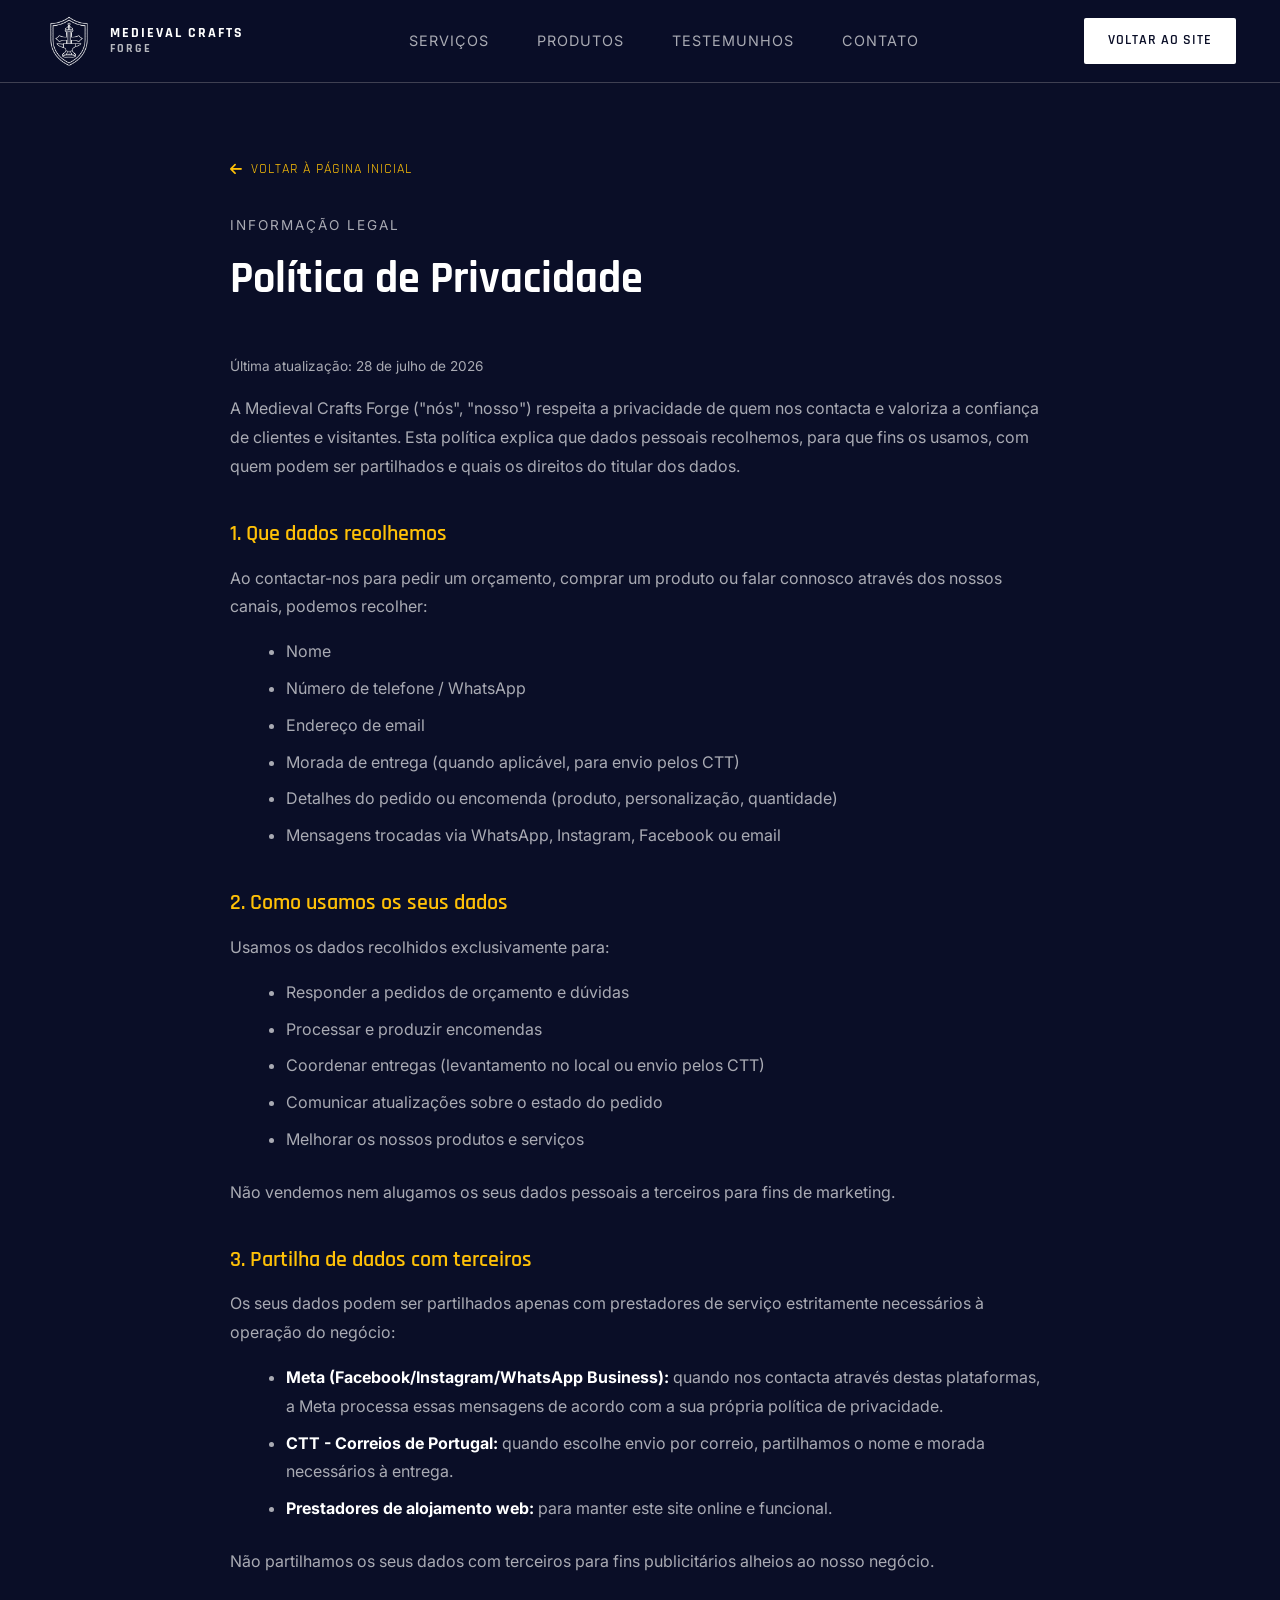
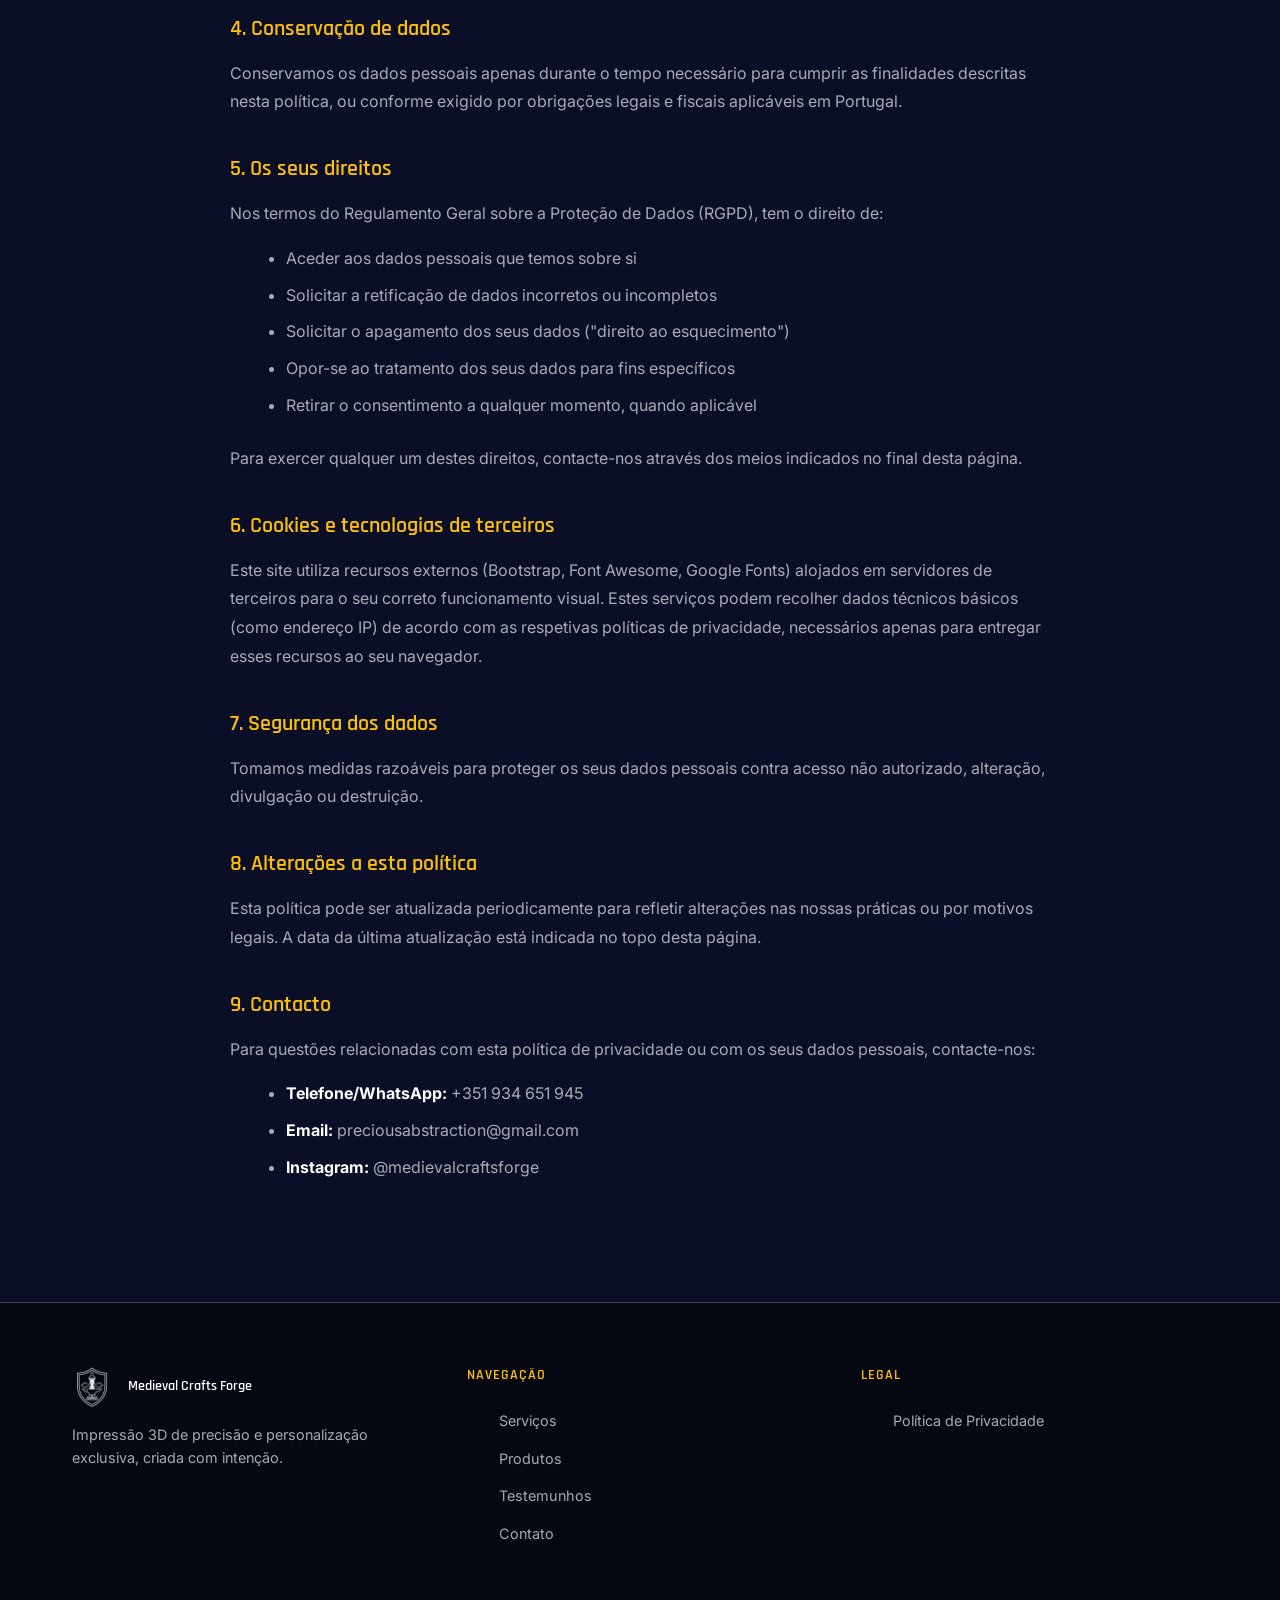
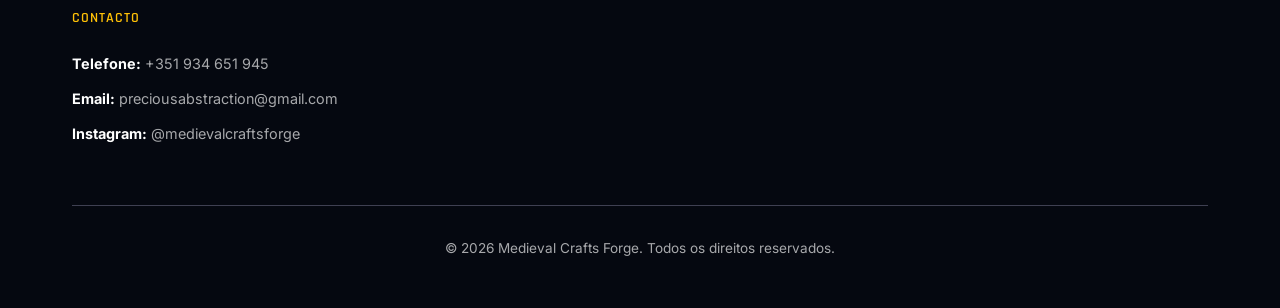
==== privacidade.html @ f650f217 "Add privacy policy page" ====
<!DOCTYPE html>
<html lang="pt-PT">
<head>
    <meta charset="UTF-8">
    <meta name="viewport" content="width=device-width, initial-scale=1.0">
    <title>Política de Privacidade - Medieval Crafts Forge</title>

    <!-- Bootstrap 5.3 CSS -->
    <link href="https://cdn.jsdelivr.net/npm/bootstrap@5.3.0/dist/css/bootstrap.min.css" rel="stylesheet">

    <!-- Font Awesome 6 -->
    <link rel="stylesheet" href="https://cdnjs.cloudflare.com/ajax/libs/font-awesome/6.4.0/css/all.min.css">

    <!-- Google Fonts -->
    <link href="https://fonts.googleapis.com/css2?family=Rajdhani:wght@400;500;600;700&family=Inter:wght@300;400;500;600&display=swap" rel="stylesheet">

    <!-- Custom CSS (mesma folha de estilos do site principal) -->
    <link rel="stylesheet" href="css/style.css">

    <style>
        /* Ajustes específicos apenas para esta página legal */
        .legal-content {
            max-width: 820px;
            margin: 0 auto;
        }
        .legal-updated {
            color: var(--text-secondary);
            font-size: 0.85rem;
            margin-bottom: 3rem;
        }
        .legal-content h3 {
            font-family: var(--font-heading);
            font-size: 1.4rem;
            font-weight: 600;
            color: var(--accent);
            margin-top: 2.5rem;
            margin-bottom: 1rem;
        }
        .legal-content p {
            font-family: var(--font-body);
            color: var(--text-secondary);
            margin-bottom: 1rem;
            line-height: 1.8;
        }
        .legal-content ul {
            font-family: var(--font-body);
            color: var(--text-secondary);
            margin: 0 0 1.5rem 1.5rem;
            line-height: 1.8;
        }
        .legal-content li {
            margin-bottom: 0.5rem;
        }
        .legal-content strong {
            color: var(--text-primary);
        }
        .legal-back-link {
            display: inline-flex;
            align-items: center;
            gap: 0.5rem;
            color: var(--accent);
            text-decoration: none;
            font-family: var(--font-heading);
            font-size: 0.85rem;
            text-transform: uppercase;
            letter-spacing: 1px;
            margin-bottom: 2rem;
        }
        .legal-back-link:hover {
            color: var(--text-primary);
        }
    </style>
</head>
<body>
    <!-- Header/Navigation (igual ao site principal) -->
    <header class="navbar-custom">
        <div class="container-fluid">
            <div class="navbar-content">
                <div class="logo-section">
                    <img src="img/logo.png" alt="Medieval Crafts Forge" class="logo">
                    <span class="brand-name">MEDIEVAL CRAFTS<br><small>FORGE</small></span>
                </div>
                <nav class="nav-menu">
                    <a href="index.html#servicos" class="nav-link">Serviços</a>
                    <a href="index.html#produtos" class="nav-link">Produtos</a>
                    <a href="index.html#testemunhos" class="nav-link">Testemunhos</a>
                    <a href="index.html#contacto" class="nav-link">Contato</a>
                </nav>
                <a href="index.html" class="btn-contact-header" style="text-decoration:none; display:inline-block;">Voltar ao Site</a>
            </div>
        </div>
    </header>

    <!-- Legal Content -->
    <section style="margin-top: 60px;">
        <div class="container">
            <div class="legal-content">
                <a href="index.html" class="legal-back-link"><i class="fas fa-arrow-left"></i> Voltar à página inicial</a>

                <p class="section-label">INFORMAÇÃO LEGAL</p>
                <h2 class="section-title">Política de Privacidade</h2>
                <p class="legal-updated">Última atualização: 28 de julho de 2026</p>

                <p>A Medieval Crafts Forge ("nós", "nosso") respeita a privacidade de quem nos contacta e valoriza a confiança de clientes e visitantes. Esta política explica que dados pessoais recolhemos, para que fins os usamos, com quem podem ser partilhados e quais os direitos do titular dos dados.</p>

                <h3>1. Que dados recolhemos</h3>
                <p>Ao contactar-nos para pedir um orçamento, comprar um produto ou falar connosco através dos nossos canais, podemos recolher:</p>
                <ul>
                    <li>Nome</li>
                    <li>Número de telefone / WhatsApp</li>
                    <li>Endereço de email</li>
                    <li>Morada de entrega (quando aplicável, para envio pelos CTT)</li>
                    <li>Detalhes do pedido ou encomenda (produto, personalização, quantidade)</li>
                    <li>Mensagens trocadas via WhatsApp, Instagram, Facebook ou email</li>
                </ul>

                <h3>2. Como usamos os seus dados</h3>
                <p>Usamos os dados recolhidos exclusivamente para:</p>
                <ul>
                    <li>Responder a pedidos de orçamento e dúvidas</li>
                    <li>Processar e produzir encomendas</li>
                    <li>Coordenar entregas (levantamento no local ou envio pelos CTT)</li>
                    <li>Comunicar atualizações sobre o estado do pedido</li>
                    <li>Melhorar os nossos produtos e serviços</li>
                </ul>
                <p>Não vendemos nem alugamos os seus dados pessoais a terceiros para fins de marketing.</p>

                <h3>3. Partilha de dados com terceiros</h3>
                <p>Os seus dados podem ser partilhados apenas com prestadores de serviço estritamente necessários à operação do negócio:</p>
                <ul>
                    <li><strong>Meta (Facebook/Instagram/WhatsApp Business):</strong> quando nos contacta através destas plataformas, a Meta processa essas mensagens de acordo com a sua própria política de privacidade.</li>
                    <li><strong>CTT - Correios de Portugal:</strong> quando escolhe envio por correio, partilhamos o nome e morada necessários à entrega.</li>
                    <li><strong>Prestadores de alojamento web:</strong> para manter este site online e funcional.</li>
                </ul>
                <p>Não partilhamos os seus dados com terceiros para fins publicitários alheios ao nosso negócio.</p>

                <h3>4. Conservação de dados</h3>
                <p>Conservamos os dados pessoais apenas durante o tempo necessário para cumprir as finalidades descritas nesta política, ou conforme exigido por obrigações legais e fiscais aplicáveis em Portugal.</p>

                <h3>5. Os seus direitos</h3>
                <p>Nos termos do Regulamento Geral sobre a Proteção de Dados (RGPD), tem o direito de:</p>
                <ul>
                    <li>Aceder aos dados pessoais que temos sobre si</li>
                    <li>Solicitar a retificação de dados incorretos ou incompletos</li>
                    <li>Solicitar o apagamento dos seus dados ("direito ao esquecimento")</li>
                    <li>Opor-se ao tratamento dos seus dados para fins específicos</li>
                    <li>Retirar o consentimento a qualquer momento, quando aplicável</li>
                </ul>
                <p>Para exercer qualquer um destes direitos, contacte-nos através dos meios indicados no final desta página.</p>

                <h3>6. Cookies e tecnologias de terceiros</h3>
                <p>Este site utiliza recursos externos (Bootstrap, Font Awesome, Google Fonts) alojados em servidores de terceiros para o seu correto funcionamento visual. Estes serviços podem recolher dados técnicos básicos (como endereço IP) de acordo com as respetivas políticas de privacidade, necessários apenas para entregar esses recursos ao seu navegador.</p>

                <h3>7. Segurança dos dados</h3>
                <p>Tomamos medidas razoáveis para proteger os seus dados pessoais contra acesso não autorizado, alteração, divulgação ou destruição.</p>

                <h3>8. Alterações a esta política</h3>
                <p>Esta política pode ser atualizada periodicamente para refletir alterações nas nossas práticas ou por motivos legais. A data da última atualização está indicada no topo desta página.</p>

                <h3>9. Contacto</h3>
                <p>Para questões relacionadas com esta política de privacidade ou com os seus dados pessoais, contacte-nos:</p>
                <ul>
                    <li><strong>Telefone/WhatsApp:</strong> +351 934 651 945</li>
                    <li><strong>Email:</strong> preciousabstraction@gmail.com</li>
                    <li><strong>Instagram:</strong> @medievalcraftsforge</li>
                </ul>
            </div>
        </div>
    </section>

    <!-- Footer (igual ao site principal) -->
    <footer class="footer">
        <div class="container">
            <div class="footer-content">
                <div class="footer-section">
                    <div class="footer-logo">
                        <img src="img/logo.png" alt="Medieval Crafts Forge" class="footer-logo-img">
                        <span>Medieval Crafts Forge</span>
                    </div>
                    <p class="footer-description">Impressão 3D de precisão e personalização exclusiva, criada com intenção.</p>
                </div>

                <div class="footer-section">
                    <h4>NAVEGAÇÃO</h4>
                    <ul>
                        <li><a href="index.html#servicos">Serviços</a></li>
                        <li><a href="index.html#produtos">Produtos</a></li>
                        <li><a href="index.html#testemunhos">Testemunhos</a></li>
                        <li><a href="index.html#contacto">Contato</a></li>
                    </ul>
                </div>

                <div class="footer-section">
                    <h4>LEGAL</h4>
                    <ul>
                        <li><a href="privacidade.html">Política de Privacidade</a></li>
                    </ul>
                </div>

                <div class="footer-section">
                    <h4>CONTACTO</h4>
                    <p><strong>Telefone:</strong> +351 934 651 945</p>
                    <p><strong>Email:</strong> preciousabstraction@gmail.com</p>
                    <p><strong>Instagram:</strong> @medievalcraftsforge</p>
                </div>
            </div>

            <div class="footer-bottom">
                <p>&copy; 2026 Medieval Crafts Forge. Todos os direitos reservados.</p>
            </div>
        </div>
    </footer>
</body>
</html>
---- css/style.css ----
/* ===================================
   MEDIEVAL CRAFTS FORGE - STYLES
   =================================== */

/* Root Colors & Fonts */
:root {
    --primary-bg: #0a0e27;
    --secondary-bg: #1a1f3a;
    --accent: #ffc107;
    --text-primary: #ffffff;
    --text-secondary: rgba(255, 255, 255, 0.65);
    --border-color: #3f4052;
    
    --font-heading: 'Rajdhani', sans-serif;
    --font-body: 'Inter', sans-serif;
}

* {
    margin: 0;
    padding: 0;
    box-sizing: border-box;
}

html {
    scroll-behavior: smooth;
}

body {
    background-color: var(--primary-bg);
    color: var(--text-primary);
    font-family: var(--font-body);
    font-size: 16px;
    line-height: 1.6;
    overflow-x: hidden;
}

/* ===================================
   HEADER / NAVIGATION
   =================================== */

.navbar-custom {
    position: fixed;
    top: 0;
    width: 100%;
    background-color: rgba(10, 14, 39, 0.95);
    backdrop-filter: blur(10px);
    border-bottom: 1px solid var(--border-color);
    z-index: 1000;
    padding: 1rem 0;
}

.navbar-content {
    display: flex;
    justify-content: space-between;
    align-items: center;
    padding: 0 2rem;
    max-width: 1400px;
    margin: 0 auto;
}

.logo-section {
    display: flex;
    align-items: center;
    gap: 1rem;
}

.logo {
    width: 50px;
    height: 50px;
    object-fit: contain;
}

.brand-name {
    font-family: var(--font-heading);
    font-size: 0.875rem;
    font-weight: 700;
    letter-spacing: 2px;
    line-height: 1.2;
    color: var(--text-primary);
}

.brand-name small {
    display: block;
    font-size: 0.75rem;
    opacity: 0.7;
}

.nav-menu {
    display: flex;
    gap: 3rem;
    flex: 1;
    justify-content: center;
}

.nav-link {
    color: var(--text-secondary);
    text-decoration: none;
    font-family: var(--font-body);
    font-size: 0.9rem;
    text-transform: uppercase;
    letter-spacing: 1px;
    transition: color 0.3s ease;
}

.nav-link:hover {
    color: var(--accent);
}

.btn-contact-header {
    background-color: var(--text-primary);
    color: var(--primary-bg);
    border: none;
    padding: 0.75rem 1.5rem;
    font-family: var(--font-heading);
    font-size: 0.85rem;
    font-weight: 600;
    text-transform: uppercase;
    letter-spacing: 1px;
    cursor: pointer;
    transition: all 0.3s ease;
    border-radius: 2px;
}

.btn-contact-header:hover {
    background-color: var(--accent);
    transform: translateY(-2px);
}

/* ===================================
   HERO SECTION
   =================================== */

.hero {
    position: relative;
    height: 100vh;
    display: flex;
    align-items: center;
    justify-content: center;
    text-align: center;
    margin-top: 60px;
    overflow: hidden;
}

.hero-background {
    position: absolute;
    top: 0;
    left: 0;
    width: 100%;
    height: 100%;
    background-size: cover;
    background-position: center;
    z-index: 1;
}

.hero-overlay {
    position: absolute;
    top: 0;
    left: 0;
    width: 100%;
    height: 100%;
    background: rgba(10, 14, 39, 0.7);
    z-index: 2;
}

.hero-content {
    position: relative;
    z-index: 3;
    max-width: 700px;
    padding: 2rem;
}

.hero-label {
    font-family: var(--font-body);
    font-size: 0.85rem;
    color: var(--accent);
    text-transform: uppercase;
    letter-spacing: 2px;
    margin-bottom: 1rem;
    font-weight: 600;
}

.hero-title {
    font-family: var(--font-heading);
    font-size: 4rem;
    font-weight: 700;
    margin-bottom: 1rem;
    line-height: 1.1;
    letter-spacing: -1px;
}

.hero-subtitle {
    font-family: var(--font-body);
    font-size: 1.5rem;
    color: var(--text-secondary);
    margin-bottom: 1.5rem;
    font-weight: 300;
}

.hero-description {
    font-family: var(--font-body);
    font-size: 1rem;
    color: var(--text-secondary);
    margin-bottom: 2rem;
    max-width: 500px;
    margin-left: auto;
    margin-right: auto;
}

.hero-buttons {
    display: flex;
    gap: 1.5rem;
    justify-content: center;
    flex-wrap: wrap;
}

.btn {
    padding: 0.875rem 2rem;
    font-family: var(--font-heading);
    font-size: 0.9rem;
    font-weight: 600;
    text-transform: uppercase;
    letter-spacing: 1px;
    border: 2px solid transparent;
    cursor: pointer;
    transition: all 0.3s ease;
    border-radius: 2px;
}

.btn-primary {
    background-color: var(--text-primary);
    color: var(--primary-bg);
}

.btn-primary:hover {
    background-color: var(--accent);
    transform: translateY(-2px);
}

.btn-secondary {
    background-color: transparent;
    color: var(--text-primary);
    border: 2px solid var(--text-secondary);
}

.btn-secondary:hover {
    background-color: var(--accent);
    border-color: var(--accent);
    color: var(--primary-bg);
    transform: translateY(-2px);
}

/* ===================================
   SECTIONS COMMON
   =================================== */

.container {
    max-width: 1200px;
    margin: 0 auto;
    padding: 0 2rem;
}

section {
    padding: 6rem 0;
}

.section-label {
    font-family: var(--font-body);
    font-size: 0.85rem;
    color: var(--text-secondary);
    text-transform: uppercase;
    letter-spacing: 2px;
    margin-bottom: 1rem;
}

.section-title {
    font-family: var(--font-heading);
    font-size: 2.75rem;
    font-weight: 700;
    margin-bottom: 3rem;
    line-height: 1.2;
}

/* ===================================
   SERVICES SECTION
   =================================== */

.services {
    background-color: var(--primary-bg);
}

.services-grid {
    display: grid;
    grid-template-columns: repeat(auto-fit, minmax(300px, 1fr));
    gap: 2rem;
}

.service-card {
    background-color: var(--secondary-bg);
    padding: 2.5rem;
    border: 1px solid var(--border-color);
    border-radius: 8px;
    transition: all 0.3s ease;
}

.service-card:hover {
    border-color: var(--accent);
    transform: translateY(-5px);
    box-shadow: 0 20px 40px rgba(255, 193, 7, 0.1);
}

.service-icon {
    font-size: 2.5rem;
    color: var(--accent);
    margin-bottom: 1.5rem;
}

.service-title {
    font-family: var(--font-heading);
    font-size: 1.5rem;
    font-weight: 600;
    margin-bottom: 1rem;
}

.service-items {
    list-style: none;
}

.service-items li {
    font-family: var(--font-body);
    font-size: 0.9rem;
    color: var(--text-secondary);
    margin-bottom: 0.75rem;
    padding-left: 1.5rem;
    position: relative;
}

.service-items li:before {
    content: "•";
    position: absolute;
    left: 0;
    color: var(--accent);
    font-weight: bold;
}

/* ===================================
   PRODUCTS SECTION
   =================================== */

.products {
    background-color: var(--primary-bg);
}

.products-grid {
    display: grid;
    grid-template-columns: repeat(auto-fit, minmax(280px, 1fr));
    gap: 2.5rem;
}

.discount-banner {
    display: flex;
    align-items: center;
    justify-content: center;
    gap: 0.6rem;
    background: rgba(255, 193, 7, 0.08);
    border: 1px solid var(--accent);
    border-radius: 8px;
    padding: 0.9rem 1.5rem;
    margin-bottom: 2.5rem;
    font-family: var(--font-body);
    font-size: 0.9rem;
    color: var(--text-primary);
    text-align: center;
    flex-wrap: wrap;
}

.discount-banner i {
    color: var(--accent);
    font-size: 1rem;
}

.discount-banner strong {
    color: var(--accent);
}

.product-card {
    background-color: var(--secondary-bg);
    border: 1px solid var(--border-color);
    border-radius: 8px;
    overflow: hidden;
    transition: all 0.3s ease;
}

.product-card:hover {
    border-color: var(--accent);
    transform: translateY(-5px);
    box-shadow: 0 20px 40px rgba(255, 193, 7, 0.1);
}

.product-image {
    width: 100%;
    height: 250px;
    background-color: var(--border-color);
    object-fit: cover;
    display: block;
}

.product-info {
    padding: 1.75rem;
}

.product-ref {
    font-family: var(--font-body);
    font-size: 0.75rem;
    font-weight: 500;
    color: var(--accent-primary);
    letter-spacing: 0.05em;
    text-transform: uppercase;
    display: block;
    margin-bottom: 0.4rem;
}

.product-name {
    font-family: var(--font-heading);
    font-size: 1.2rem;
    font-weight: 600;
    margin-bottom: 0.75rem;
}

.product-unit {
    font-size: 0.65em;
    font-weight: 400;
    color: var(--text-secondary);
    white-space: nowrap;
}

.product-dimensions {
    display: flex;
    align-items: center;
    gap: 0.4rem;
    font-family: var(--font-body);
    font-size: 0.8rem;
    color: var(--text-secondary);
    margin-bottom: 1rem;
}

.product-dimensions i {
    color: var(--accent);
    font-size: 0.85rem;
}

.product-filament {
    display: flex;
    align-items: center;
    gap: 0.4rem;
    font-family: var(--font-body);
    font-size: 0.8rem;
    color: var(--text-secondary);
    margin-bottom: 1rem;
}

.product-filament i {
    color: var(--accent);
    font-size: 0.85rem;
}

.product-usage {
    display: flex;
    align-items: center;
    gap: 0.4rem;
    font-family: var(--font-body);
    font-size: 0.8rem;
    color: var(--text-secondary);
    margin-bottom: 1rem;
}

.product-usage i {
    color: var(--accent);
    font-size: 0.85rem;
}

.product-price {
    font-family: var(--font-body);
    font-size: 0.95rem;
    color: var(--text-secondary);
    margin-bottom: 1.5rem;
    display: flex;
    gap: 1rem;
    flex-wrap: wrap;
}

.price-tag {
    display: inline-block;
    background-color: rgba(255, 193, 7, 0.1);
    color: var(--accent);
    padding: 0.25rem 0.75rem;
    border-radius: 4px;
    font-weight: 600;
}

.price-discount {
    display: inline-block;
    color: var(--text-secondary);
}

.product-btn {
    width: 100%;
    padding: 0.75rem 1.5rem;
    background-color: transparent;
    color: var(--accent);
    border: 1px solid var(--accent);
    font-family: var(--font-heading);
    font-size: 0.85rem;
    font-weight: 600;
    text-transform: uppercase;
    letter-spacing: 1px;
    cursor: pointer;
    transition: all 0.3s ease;
    border-radius: 4px;
}

.product-btn:hover {
    background-color: var(--accent);
    color: var(--primary-bg);
}

/* ===================================
   TESTIMONIALS SECTION
   =================================== */

.testimonials {
    background-color: var(--primary-bg);
}

.testimonials-grid {
    display: grid;
    grid-template-columns: repeat(auto-fit, minmax(280px, 1fr));
    gap: 2rem;
}

.testimonial-card {
    background-color: var(--secondary-bg);
    padding: 2rem;
    border: 1px solid var(--border-color);
    border-radius: 8px;
    text-align: center;
    transition: all 0.3s ease;
}

.testimonial-card:hover {
    border-color: var(--accent);
    transform: translateY(-5px);
}

.testimonial-quote {
    font-family: var(--font-body);
    font-size: 1.1rem;
    color: var(--text-primary);
    margin-bottom: 1.5rem;
    font-style: italic;
    font-weight: 300;
}

.testimonial-quote:before {
    content: '"';
    font-size: 2rem;
    color: var(--accent);
    display: block;
    margin-bottom: 0.5rem;
}

.testimonial-avatar {
    width: 50px;
    height: 50px;
    border-radius: 50%;
    margin: 0 auto 1rem;
    border: 2px solid var(--accent);
}

.testimonial-name {
    font-family: var(--font-heading);
    font-size: 1rem;
    font-weight: 600;
    margin-bottom: 0.25rem;
}

.testimonial-company {
    font-family: var(--font-body);
    font-size: 0.85rem;
    color: var(--text-secondary);
}

/* ===================================
   CONTACT SECTION
   =================================== */

.contact {
    background-color: var(--primary-bg);
}

.contact-content {
    display: grid;
    grid-template-columns: 1fr 1fr;
    gap: 4rem;
    align-items: start;
}

.contact-intro {
    font-family: var(--font-body);
    font-size: 1rem;
    color: var(--text-secondary);
    margin-bottom: 2rem;
    line-height: 1.8;
}

.contact-item {
    display: flex;
    gap: 1.5rem;
    margin-bottom: 2rem;
}

.contact-item i {
    font-size: 1.5rem;
    color: var(--accent);
    width: 30px;
    text-align: center;
    flex-shrink: 0;
}

.contact-label {
    font-family: var(--font-body);
    font-size: 0.75rem;
    color: var(--text-secondary);
    text-transform: uppercase;
    letter-spacing: 1px;
    display: block;
}

.contact-value {
    font-family: var(--font-heading);
    font-size: 1.1rem;
    color: var(--text-primary);
    margin-top: 0.25rem;
}

.contact-channels {
    background-color: var(--secondary-bg);
    padding: 2rem;
    border: 1px solid var(--border-color);
    border-radius: 8px;
}

.contact-channels h3 {
    font-family: var(--font-heading);
    font-size: 1.3rem;
    margin-bottom: 1.5rem;
}

.channels-grid {
    display: flex;
    flex-direction: column;
    gap: 1rem;
}

.channel-btn {
    display: flex;
    align-items: center;
    justify-content: center;
    gap: 0.75rem;
    padding: 1rem;
    background-color: var(--primary-bg);
    color: var(--text-primary);
    border: 1px solid var(--border-color);
    border-radius: 6px;
    text-decoration: none;
    font-family: var(--font-heading);
    font-size: 0.9rem;
    font-weight: 600;
    text-transform: uppercase;
    letter-spacing: 1px;
    transition: all 0.3s ease;
}

.channel-btn i {
    font-size: 1.2rem;
}

.channel-btn.whatsapp:hover {
    background-color: #25D366;
    border-color: #25D366;
    color: white;
}

.channel-btn.email:hover {
    background-color: var(--accent);
    border-color: var(--accent);
    color: var(--primary-bg);
}

.channel-btn.instagram:hover {
    background: linear-gradient(45deg, #f09433 0%, #e6683c 25%, #dc2743 50%, #cc2366 75%, #bc1888 100%);
    border-color: transparent;
    color: white;
}

/* ===================================
   FOOTER
   =================================== */

.footer {
    background-color: #050810;
    border-top: 1px solid var(--border-color);
    padding: 4rem 0 2rem;
}

.footer-content {
    display: grid;
    grid-template-columns: repeat(auto-fit, minmax(250px, 1fr));
    gap: 3rem;
    margin-bottom: 3rem;
}

.footer-section h4 {
    font-family: var(--font-heading);
    font-size: 0.9rem;
    font-weight: 600;
    text-transform: uppercase;
    letter-spacing: 1px;
    margin-bottom: 1.5rem;
    color: var(--accent);
}

.footer-logo {
    display: flex;
    align-items: center;
    gap: 1rem;
    margin-bottom: 1rem;
}

.footer-logo-img {
    width: 40px;
    height: 40px;
    object-fit: contain;
}

.footer-logo span {
    font-family: var(--font-heading);
    font-size: 0.9rem;
    font-weight: 600;
}

.footer-description {
    font-family: var(--font-body);
    font-size: 0.9rem;
    color: var(--text-secondary);
    line-height: 1.6;
}

.footer-section ul {
    list-style: none;
}

.footer-section ul li {
    margin-bottom: 0.75rem;
}

.footer-section ul li a {
    color: var(--text-secondary);
    text-decoration: none;
    font-family: var(--font-body);
    font-size: 0.9rem;
    transition: color 0.3s ease;
}

.footer-section ul li a:hover {
    color: var(--accent);
}

.footer-section p {
    font-family: var(--font-body);
    font-size: 0.9rem;
    color: var(--text-secondary);
    margin-bottom: 0.75rem;
}

.footer-section strong {
    color: var(--text-primary);
}

.footer-bottom {
    border-top: 1px solid var(--border-color);
    padding-top: 2rem;
    text-align: center;
}

.footer-bottom p {
    font-family: var(--font-body);
    font-size: 0.85rem;
    color: var(--text-secondary);
}

/* ===================================
   RESPONSIVE DESIGN
   =================================== */

@media (max-width: 768px) {
    .navbar-content {
        padding: 0 1rem;
        gap: 1rem;
    }
    
    .brand-name {
        font-size: 0.75rem;
    }
    
    .nav-menu {
        gap: 1rem;
        flex-direction: column;
        position: absolute;
        top: 100%;
        left: 0;
        right: 0;
        background-color: var(--primary-bg);
        padding: 1rem;
        border-bottom: 1px solid var(--border-color);
        display: none;
    }
    
    .nav-menu.active {
        display: flex;
    }
    
    .btn-contact-header {
        padding: 0.6rem 1rem;
        font-size: 0.75rem;
    }
    
    .hero {
        height: 80vh;
        margin-top: 50px;
    }
    
    .hero-title {
        font-size: 2.5rem;
    }
    
    .hero-subtitle {
        font-size: 1.2rem;
    }
    
    .section-title {
        font-size: 1.75rem;
    }
    
    .services-grid,
    .products-grid,
    .testimonials-grid {
        grid-template-columns: 1fr;
    }
    
    .discount-banner {
        font-size: 0.8rem;
        padding: 0.75rem 1rem;
        text-align: left;
    }
    
    .contact-content {
        grid-template-columns: 1fr;
        gap: 2rem;
    }
    
    .hero-buttons {
        flex-direction: column;
    }
    
    .btn {
        width: 100%;
    }
    
    .footer-content {
        grid-template-columns: 1fr;
    }
}

@media (max-width: 480px) {
    .logo {
        width: 40px;
        height: 40px;
    }
    
    .brand-name {
        font-size: 0.65rem;
    }
    
    .nav-link {
        font-size: 0.8rem;
    }
    
    .hero-title {
        font-size: 1.75rem;
    }
    
    .hero-subtitle {
        font-size: 1rem;
    }
    
    .section-title {
        font-size: 1.4rem;
    }
    
    .service-card,
    .product-card,
    .testimonial-card {
        padding: 1.5rem;
    }
}
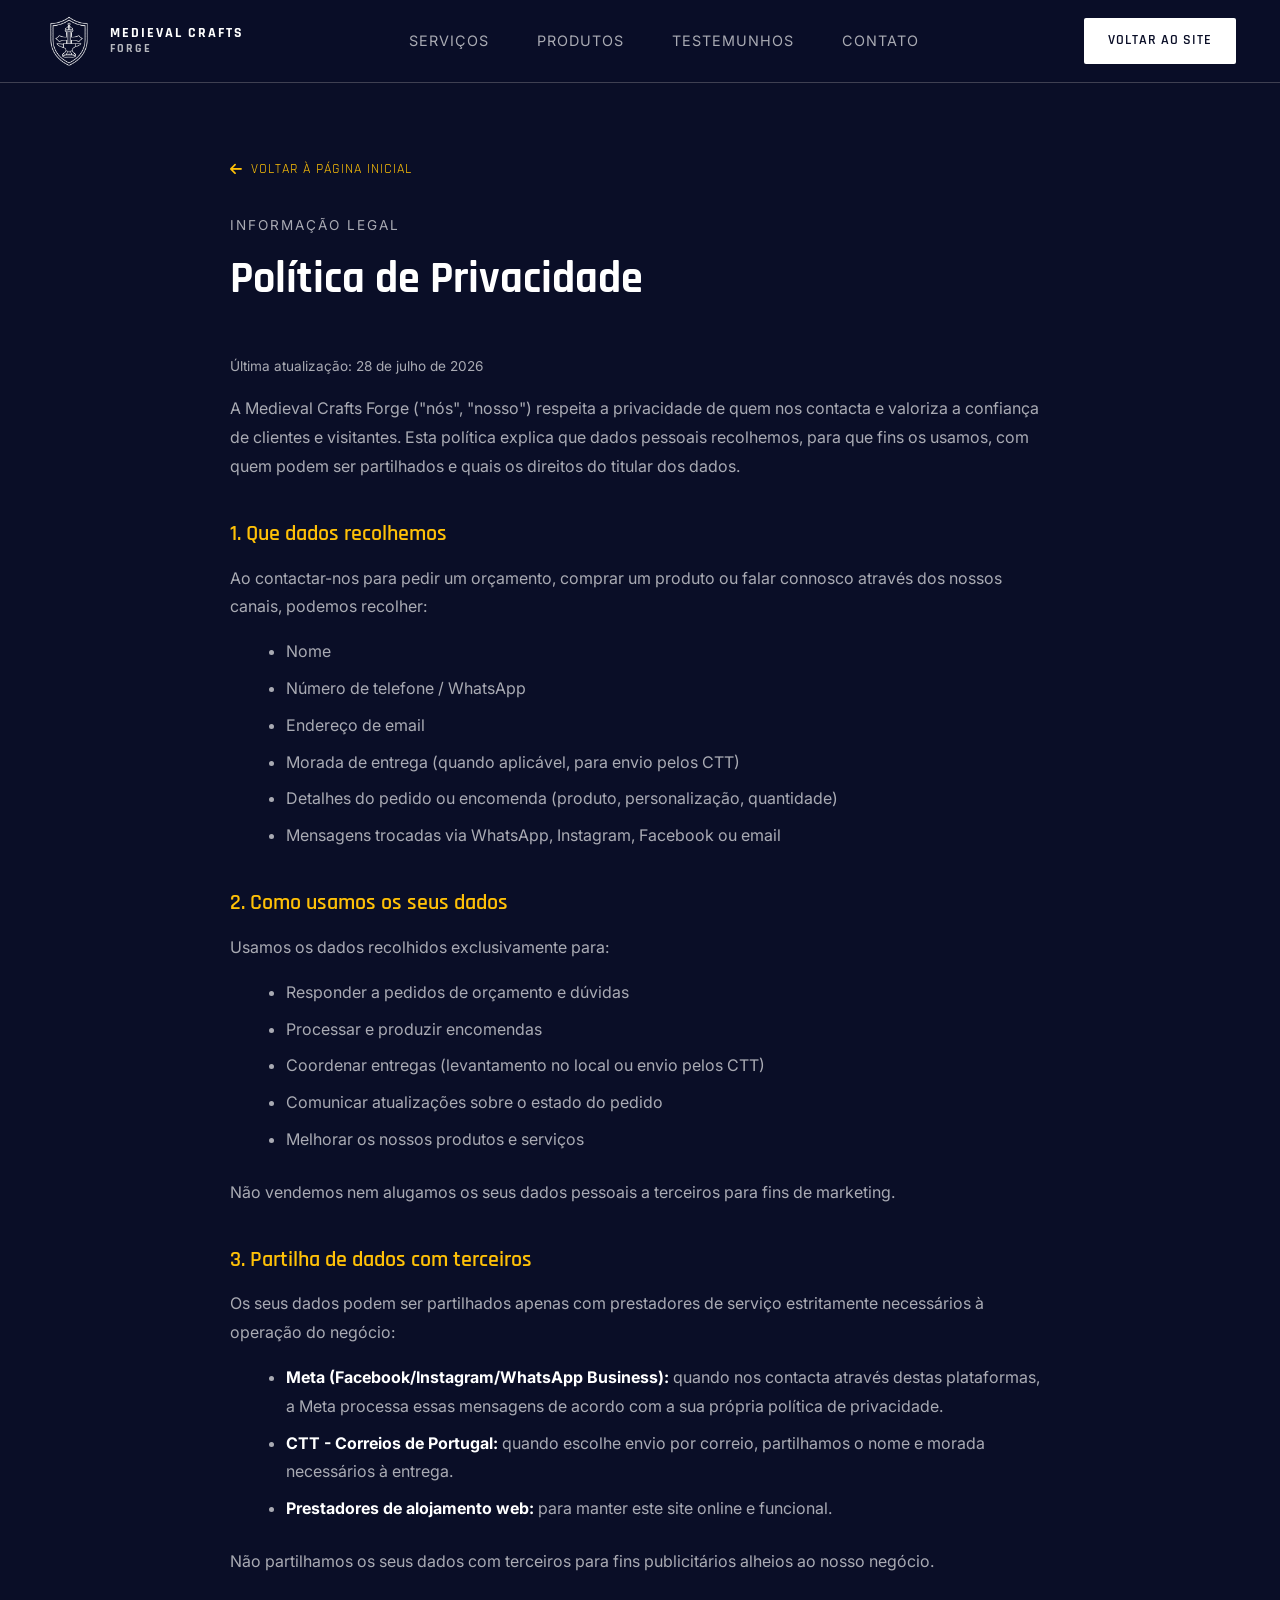
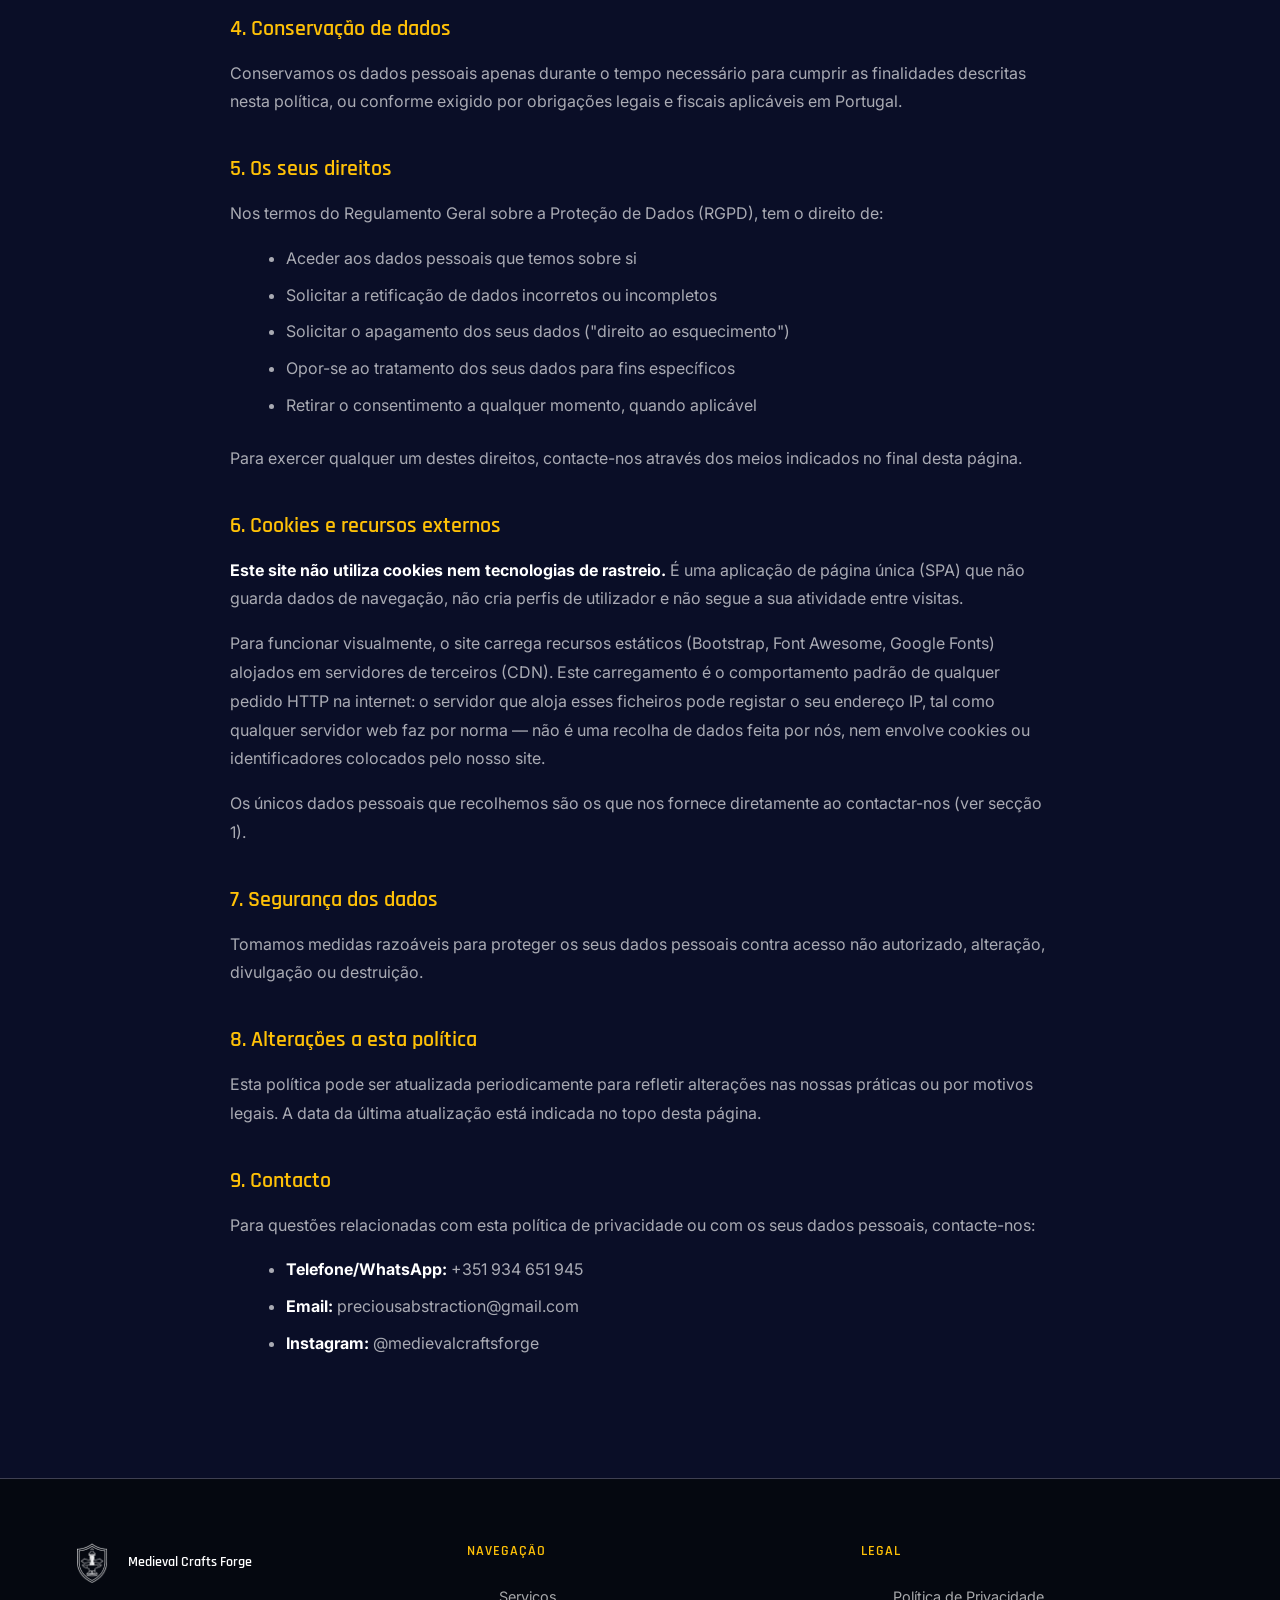
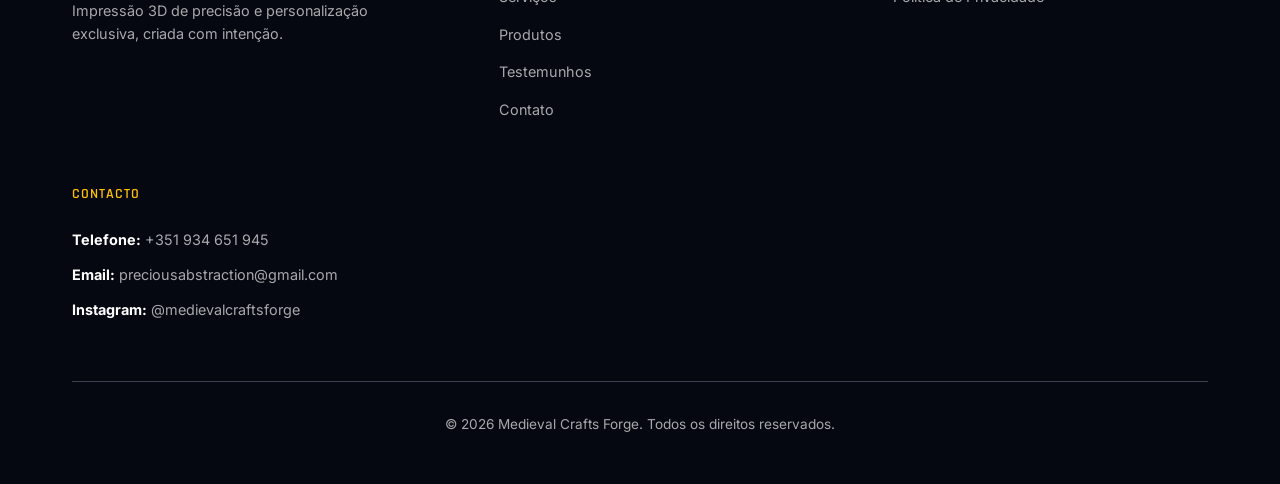
==== commit b120b5a3: "Revise cookies and third-party technologies section" ====
--- a/privacidade.html
+++ b/privacidade.html
@@ -148,8 +148,10 @@
                 </ul>
                 <p>Para exercer qualquer um destes direitos, contacte-nos através dos meios indicados no final desta página.</p>
 
-                <h3>6. Cookies e tecnologias de terceiros</h3>
-                <p>Este site utiliza recursos externos (Bootstrap, Font Awesome, Google Fonts) alojados em servidores de terceiros para o seu correto funcionamento visual. Estes serviços podem recolher dados técnicos básicos (como endereço IP) de acordo com as respetivas políticas de privacidade, necessários apenas para entregar esses recursos ao seu navegador.</p>
+                <h3>6. Cookies e recursos externos</h3>
+                <p><strong>Este site não utiliza cookies nem tecnologias de rastreio.</strong> É uma aplicação de página única (SPA) que não guarda dados de navegação, não cria perfis de utilizador e não segue a sua atividade entre visitas.</p>
+                <p>Para funcionar visualmente, o site carrega recursos estáticos (Bootstrap, Font Awesome, Google Fonts) alojados em servidores de terceiros (CDN). Este carregamento é o comportamento padrão de qualquer pedido HTTP na internet: o servidor que aloja esses ficheiros pode registar o seu endereço IP, tal como qualquer servidor web faz por norma — não é uma recolha de dados feita por nós, nem envolve cookies ou identificadores colocados pelo nosso site.</p>
+                <p>Os únicos dados pessoais que recolhemos são os que nos fornece diretamente ao contactar-nos (ver secção 1).</p>
 
                 <h3>7. Segurança dos dados</h3>
                 <p>Tomamos medidas razoáveis para proteger os seus dados pessoais contra acesso não autorizado, alteração, divulgação ou destruição.</p>
